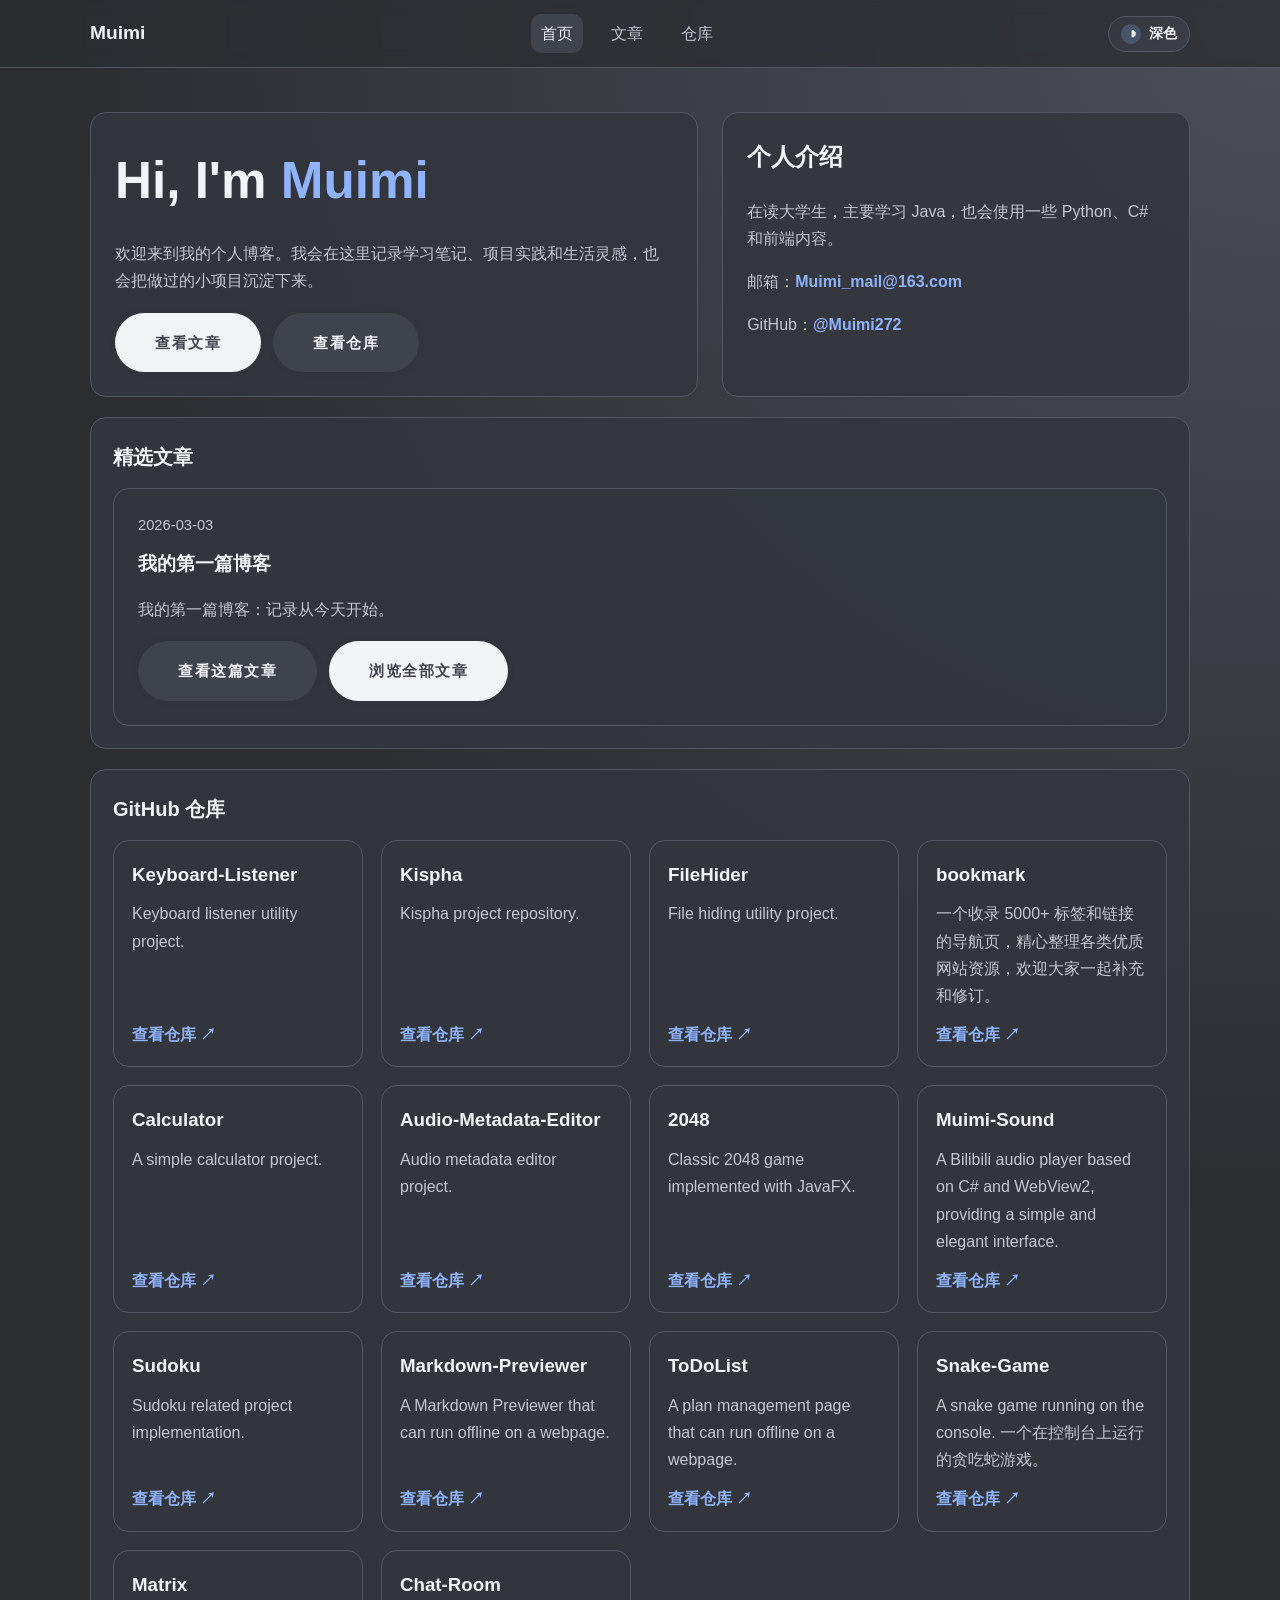
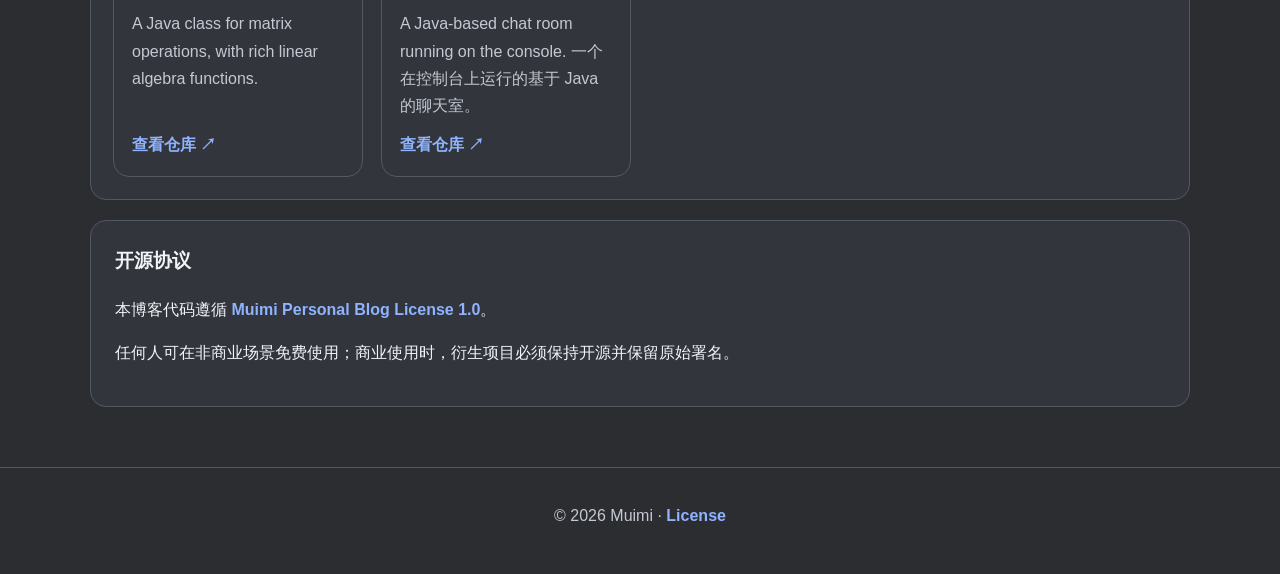
==== index.html @ 86619bde "Initial commit: static blog site" ====
<!DOCTYPE html>
<html lang="zh-CN">
<head>
  <meta charset="UTF-8" />
  <meta name="viewport" content="width=device-width, initial-scale=1.0" />
  <title>Muimi | 个人博客</title>
  <link rel="stylesheet" href="assets/styles.css" />
</head>
<body>
  <header class="site-header">
    <div class="container nav-wrap">
      <a class="logo" href="index.html">Muimi</a>
      <nav class="site-nav">
        <a class="active" href="index.html">首页</a>
        <a href="posts.html">文章</a>
        <a href="repos.html">仓库</a>
      </nav>
      <button id="themeToggle" class="theme-toggle" aria-label="切换主题">
        <span class="theme-icon" aria-hidden="true">🌙</span>
        <span class="theme-text">深色</span>
      </button>
    </div>
  </header>

  <main class="container page-content">
    <section class="hero">
      <div class="hero-main">
        <h1>Hi, I'm <span class="highlight">Muimi</span></h1>
        <p>欢迎来到我的个人博客。我会在这里记录学习笔记、项目实践和生活灵感，也会把做过的小项目沉淀下来。</p>
        <div class="button-row">
          <a class="btn btn-primary" href="posts.html">查看文章</a>
          <a class="btn btn-secondary" href="repos.html">查看仓库</a>
        </div>
      </div>

      <aside class="hero-side">
        <h2>个人介绍</h2>
        <p>在读大学生，主要学习 Java，也会使用一些 Python、C# 和前端内容。</p>
        <p>邮箱：<a class="card-link" href="mailto:Muimi_mail@163.com">Muimi_mail@163.com</a></p>
        <p>GitHub：<a class="card-link" href="https://github.com/Muimi272" target="_blank" rel="noopener noreferrer">@Muimi272</a></p>
      </aside>
    </section>

    <section class="home-block" style="margin-top: 20px;">
      <div class="home-block-head">
        <h2>精选文章</h2>
      </div>
      <div id="homeFeaturedPost"></div>
    </section>

    <section class="home-block" style="margin-top: 20px;">
      <div class="home-block-head">
        <h2>GitHub 仓库</h2>
      </div>
      <div id="homeRepoList" class="grid home-repo-grid"></div>
    </section>

    <section class="quick-add" style="margin-top: 20px;">
      <h3>开源协议</h3>
      <p>本博客代码遵循 <a class="card-link" href="LICENSE" target="_blank" rel="noopener noreferrer">Muimi Personal Blog License 1.0</a>。</p>
      <p>任何人可在非商业场景免费使用；商业使用时，衍生项目必须保持开源并保留原始署名。</p>
    </section>
  </main>

  <footer class="site-footer">
    <div class="container">
      <p>© 2026 Muimi · <a class="card-link" href="LICENSE" target="_blank" rel="noopener noreferrer">License</a></p>
    </div>
  </footer>

  <script src="assets/data.js"></script>
  <script src="assets/main.js"></script>
</body>
</html>
---- assets/styles.css ----
:root {
  --bg: #2b2d31;
  --surface: #34373d;
  --surface-2: #3f434c;
  --text: #f2f4f8;
  --muted: #c3c8d3;
  --line: #525965;
  --brand: #8fb3ff;
  --brand-strong: #6f99f5;
  --theme-transition: 620ms cubic-bezier(0.22, 1, 0.36, 1);
  --theme-transition-fast: 420ms cubic-bezier(0.22, 1, 0.36, 1);
}

:root.light {
  --bg: #eaf4ff;
  --surface: #f4f9ff;
  --surface-2: #e3f0ff;
  --text: #15233e;
  --muted: #486282;
  --line: #c4dbf5;
  --brand: #3b79d8;
  --brand-strong: #2e66bc;
}

* {
  box-sizing: border-box;
}

body {
  margin: 0;
  font-family: "Segoe UI", "PingFang SC", "Microsoft YaHei", sans-serif;
  background: radial-gradient(circle at top right, #4b4f56 0%, var(--bg) 48%);
  color: var(--text);
  line-height: 1.7;
  transition: background var(--theme-transition), color var(--theme-transition);
}

:root.light body {
  background: linear-gradient(180deg, #dff0ff 0%, #edf6ff 34%, #eaf4ff 100%);
}

.container {
  width: min(1100px, 92vw);
  margin: 0 auto;
}

.site-header {
  position: sticky;
  top: 0;
  z-index: 10;
  backdrop-filter: blur(8px);
  background: color-mix(in srgb, var(--bg) 78%, transparent);
  border-bottom: 1px solid var(--line);
  transition: background var(--theme-transition), border-color var(--theme-transition);
}

.nav-wrap {
  display: flex;
  align-items: center;
  justify-content: space-between;
  padding: 14px 0;
  animation: fadeSlideDown 760ms cubic-bezier(0.22, 1, 0.36, 1) both;
}

.logo {
  color: var(--text);
  font-weight: 700;
  font-size: 1.2rem;
  text-decoration: none;
  transition: color var(--theme-transition-fast);
}

.site-nav {
  display: flex;
  gap: 18px;
}

.site-nav a {
  color: var(--muted);
  text-decoration: none;
  padding: 6px 10px;
  border-radius: 10px;
  transition: color var(--theme-transition-fast), background-color var(--theme-transition-fast);
}

.site-nav a:hover,
.site-nav a.active {
  color: var(--text);
  background: var(--surface-2);
}

.theme-toggle {
  display: inline-flex;
  align-items: center;
  gap: 8px;
  border: 1px solid var(--line);
  background: linear-gradient(145deg, var(--surface), color-mix(in srgb, var(--surface-2) 72%, var(--surface)));
  color: var(--text);
  border-radius: 999px;
  padding: 7px 12px;
  font-weight: 600;
  font-size: 0.9rem;
  cursor: pointer;
  transition: transform 0.2s ease, box-shadow var(--theme-transition-fast), border-color var(--theme-transition-fast), background var(--theme-transition-fast), color var(--theme-transition-fast);
}

.theme-toggle:hover {
  transform: translateY(-1px);
  border-color: color-mix(in srgb, var(--brand) 48%, var(--line));
  box-shadow: 0 8px 22px color-mix(in srgb, var(--brand) 20%, transparent);
}

.theme-toggle:active {
  transform: translateY(0);
}

.theme-icon {
  width: 20px;
  height: 20px;
  display: inline-flex;
  align-items: center;
  justify-content: center;
  border-radius: 50%;
  background: color-mix(in srgb, var(--brand) 22%, transparent);
  transition: background var(--theme-transition-fast);
}

.page-content {
  padding: 44px 0 60px;
}

.page-content > * {
  opacity: 0;
  transform: translateY(14px);
  animation: fadeSlideUp 720ms cubic-bezier(0.22, 1, 0.36, 1) forwards;
}

.page-content > *:nth-child(1) {
  animation-delay: 90ms;
}

.page-content > *:nth-child(2) {
  animation-delay: 180ms;
}

.page-content > *:nth-child(3) {
  animation-delay: 270ms;
}

.page-content > *:nth-child(4) {
  animation-delay: 360ms;
}

.home-block {
  background: color-mix(in srgb, var(--surface) 90%, transparent);
  border: 1px solid var(--line);
  border-radius: 16px;
  padding: 22px;
  transition: background var(--theme-transition), border-color var(--theme-transition);
}

.home-block-head {
  display: flex;
  flex-wrap: wrap;
  align-items: baseline;
  justify-content: space-between;
  gap: 10px 16px;
  margin-bottom: 14px;
}

.home-block-head h2 {
  margin: 0;
  font-size: 1.25rem;
}

.home-block-head p {
  margin: 0;
  color: var(--muted);
}

.hero {
  display: grid;
  grid-template-columns: 1.3fr 1fr;
  gap: 24px;
  align-items: stretch;
}

.hero-main,
.hero-side,
.card,
.article-detail,
.quick-add {
  background: color-mix(in srgb, var(--surface) 90%, transparent);
  border: 1px solid var(--line);
  border-radius: 16px;
  padding: 24px;
  transition: background var(--theme-transition), border-color var(--theme-transition), box-shadow var(--theme-transition-fast), transform var(--theme-transition-fast);
}

.card:hover,
.home-block:hover,
.quick-add:hover,
.article-detail:hover {
  transform: translateY(-4px);
  box-shadow: 0 14px 34px color-mix(in srgb, var(--brand) 14%, transparent);
}

.hero-main h1 {
  margin: 0 0 12px;
  font-size: clamp(2rem, 4vw, 3.2rem);
}

.hero-main p,
.hero-side p,
.page-hero p,
.card p,
.article-body p {
  color: var(--muted);
  transition: color var(--theme-transition-fast);
}

.highlight {
  color: var(--brand);
  transition: color var(--theme-transition-fast);
}

.button-row {
  margin-top: 18px;
  display: flex;
  gap: 12px;
  flex-wrap: wrap;
}

.btn {
  display: inline-block;
  text-decoration: none;
  border-radius: 10px;
  padding: 10px 16px;
  font-weight: 600;
  border: 1px solid var(--line);
  transition: border-color var(--theme-transition-fast), color var(--theme-transition-fast), background-color var(--theme-transition-fast), box-shadow var(--theme-transition-fast);
}

.btn-primary {
  padding: 17px 40px;
  border-radius: 50px;
  cursor: pointer;
  border: 0;
  background-color: var(--text);
  box-shadow: rgb(0 0 0 / 5%) 0 0 8px;
  letter-spacing: 1.5px;
  text-transform: uppercase;
  font-size: 15px;
  transition: all 0.5s ease;
  color: var(--surface-2);
}

.btn-primary:hover {
  letter-spacing: 3px;
  background-color: var(--brand);
  color: hsl(0, 0%, 100%);
  box-shadow: var(--brand) 0px 7px 29px 0px;
}

.btn-primary:active {
  letter-spacing: 3px;
  background-color: var(--brand-strong);
  color: hsl(0, 0%, 100%);
  box-shadow: var(--brand-strong) 0px 0px 0px 0px;
  transform: translateY(10px);
  transition: 100ms;
}

.btn-secondary {
  padding: 17px 40px;
  border-radius: 50px;
  cursor: pointer;
  border: 0;
  background-color: var(--surface-2);
  box-shadow: rgb(0 0 0 / 5%) 0 0 8px;
  letter-spacing: 1.5px;
  text-transform: uppercase;
  font-size: 15px;
  transition: all 0.5s ease;
  color: var(--text)
}

.btn-secondary:hover {
  letter-spacing: 3px;
  background-color: var(--brand);
  color: hsl(0, 0%, 100%);
  box-shadow: var(--brand) 0px 7px 29px 0px;
}

.btn-secondary:active {
  letter-spacing: 3px;
  background-color: var(--brand-strong);
  color: hsl(0, 0%, 100%);
  box-shadow: var(--brand-strong) 0px 0px 0px 0px;
  transform: translateY(10px);
  transition: 100ms;
}

.page-hero h1 {
  margin: 0;
  font-size: clamp(1.8rem, 3vw, 2.4rem);
}

.page-hero {
  margin-bottom: 20px;
}

.search-panel {
  background: color-mix(in srgb, var(--surface) 90%, transparent);
  border: 1px solid var(--line);
  border-radius: 16px;
  padding: 18px 20px;
  margin-bottom: 18px;
  transition: background var(--theme-transition), border-color var(--theme-transition);
}

.search-panel label {
  display: block;
  font-weight: 600;
  margin-bottom: 8px;
}

.search-panel input {
  width: 100%;
  border: 1px solid var(--line);
  background: var(--surface-2);
  color: var(--text);
  border-radius: 10px;
  padding: 10px 12px;
  outline: none;
  transition: border-color var(--theme-transition-fast), background-color var(--theme-transition-fast), color var(--theme-transition-fast), box-shadow var(--theme-transition-fast);
}

.search-panel input:focus {
  border-color: var(--brand);
  box-shadow: 0 0 0 3px color-mix(in srgb, var(--brand) 22%, transparent);
}

.search-status {
  margin: 10px 0 0;
  color: var(--muted);
  font-size: 0.92rem;
}

.grid {
  display: grid;
  grid-template-columns: repeat(auto-fit, minmax(260px, 1fr));
  gap: 18px;
}

.home-repo-grid {
  grid-template-columns: repeat(auto-fit, minmax(220px, 1fr));
}

.repo-card,
.repo-compact-card {
  display: flex;
  flex-direction: column;
}

.repo-card .card-link,
.repo-compact-card .card-link {
  margin-top: auto;
  align-self: flex-start;
}

.featured-post-card h3,
.repo-compact-card h3 {
  margin-top: 0;
  margin-bottom: 10px;
}

.repo-compact-card {
  padding: 18px;
}

.repo-compact-card p {
  margin-top: 0;
  margin-bottom: 12px;
}

.repo-card p {
  margin-top: 0;
  margin-bottom: 14px;
}

.card h2 {
  margin-top: 0;
}

.meta {
  margin-top: 0;
  margin-bottom: 10px;
  color: var(--brand);
  font-size: 0.92rem;
  transition: color var(--theme-transition-fast);
}

.card-link,
.back-link {
  color: var(--brand);
  text-decoration: none;
  font-weight: 600;
  transition: color var(--theme-transition-fast);
}

.card-link:hover,
.back-link:hover {
  text-decoration: underline;
}

.article-detail h1 {
  margin-top: 0;
}

.quick-add h3,
.hero-side h2 {
  margin-top: 0;
}

.profile-grid {
  display: grid;
  grid-template-columns: repeat(auto-fit, minmax(220px, 1fr));
  gap: 8px 18px;
}

.profile-grid p {
  margin: 0;
}

code {
  font-family: Consolas, "Courier New", monospace;
  background: var(--surface-2);
  padding: 2px 6px;
  border-radius: 6px;
  transition: background-color var(--theme-transition-fast), color var(--theme-transition-fast);
}

.site-footer {
  text-align: center;
  border-top: 1px solid var(--line);
  padding: 18px 0 28px;
  color: var(--muted);
  transition: border-color var(--theme-transition), color var(--theme-transition-fast);
}

@keyframes fadeSlideDown {
  from {
    opacity: 0;
    transform: translateY(-10px);
  }

  to {
    opacity: 1;
    transform: translateY(0);
  }
}

@keyframes fadeSlideUp {
  from {
    opacity: 0;
    transform: translateY(14px);
  }

  to {
    opacity: 1;
    transform: translateY(0);
  }
}

@media (prefers-reduced-motion: reduce) {
  * {
    transition: none !important;
  }
}

@media (max-width: 860px) {
  .hero {
    grid-template-columns: 1fr;
  }

  .nav-wrap {
    flex-wrap: wrap;
    gap: 12px;
  }
}
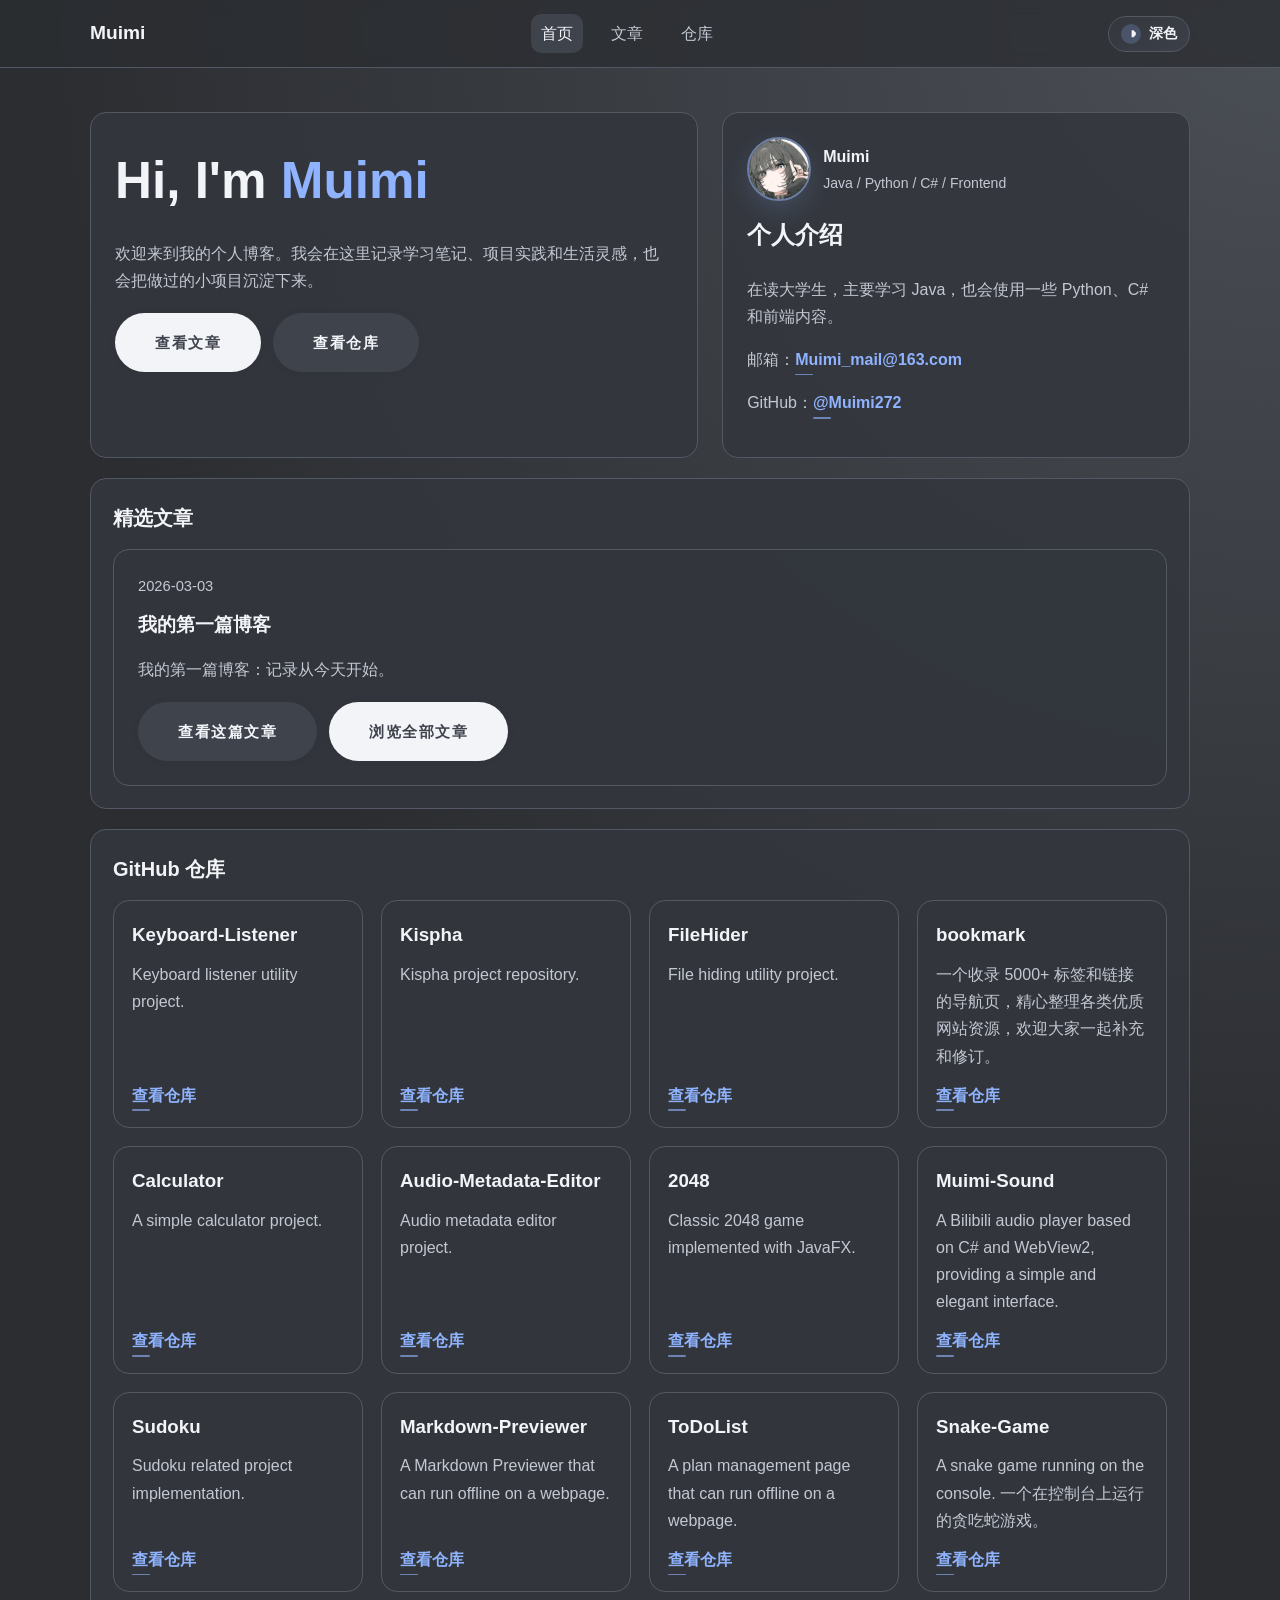
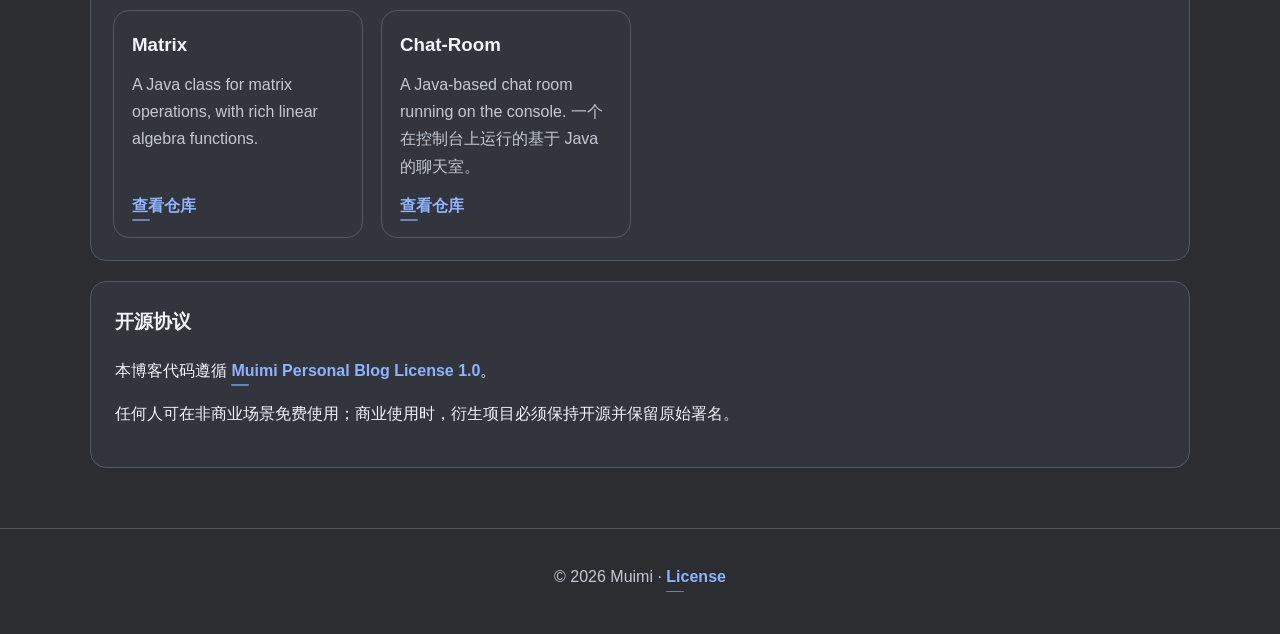
==== commit 9f3f8eee: "update" ====
--- a/index.html
+++ b/index.html
@@ -34,6 +34,13 @@
       </div>
 
       <aside class="hero-side">
+        <div class="profile-head">
+          <img class="avatar" src="resources/pic.jpg" alt="Muimi 头像" />
+          <div>
+            <strong>Muimi</strong>
+            <p>Java / Python / C# / Frontend</p>
+          </div>
+        </div>
         <h2>个人介绍</h2>
         <p>在读大学生，主要学习 Java，也会使用一些 Python、C# 和前端内容。</p>
         <p>邮箱：<a class="card-link" href="mailto:Muimi_mail@163.com">Muimi_mail@163.com</a></p>
--- a/assets/styles.css
+++ b/assets/styles.css
@@ -80,13 +80,17 @@
   text-decoration: none;
   padding: 6px 10px;
   border-radius: 10px;
-  transition: color var(--theme-transition-fast), background-color var(--theme-transition-fast);
+  transition: color var(--theme-transition-fast), background-color var(--theme-transition-fast), transform 0.24s ease;
 }
 
 .site-nav a:hover,
 .site-nav a.active {
   color: var(--text);
   background: var(--surface-2);
+}
+
+.site-nav a:hover {
+  transform: translateY(-1px);
 }
 
 .theme-toggle {
@@ -403,15 +407,50 @@
 
 .card-link,
 .back-link {
+  position: relative;
+  display: inline-flex;
+  align-items: center;
+  gap: 4px;
   color: var(--brand);
   text-decoration: none;
   font-weight: 600;
-  transition: color var(--theme-transition-fast);
+  transition: color var(--theme-transition-fast), transform 0.24s ease;
+}
+
+.card-link::after,
+.back-link::after {
+  content: "";
+  position: absolute;
+  left: 0;
+  bottom: -2px;
+  width: 18px;
+  height: 1.5px;
+  background: currentColor;
+  border-radius: 999px;
+  transform: translateX(0);
+  transform-origin: left center;
+  opacity: 0.62;
+  transition: width 0.26s ease, transform 0.26s ease, opacity 0.26s ease;
 }
 
 .card-link:hover,
 .back-link:hover {
-  text-decoration: underline;
+  color: color-mix(in srgb, var(--brand) 88%, var(--text));
+  transform: translateX(2px);
+}
+
+.card-link:hover::after,
+.back-link:hover::after {
+  width: 28px;
+  transform: translateX(2px);
+  opacity: 1;
+}
+
+.card-link:focus-visible,
+.back-link:focus-visible {
+  outline: 2px solid color-mix(in srgb, var(--brand) 55%, transparent);
+  outline-offset: 3px;
+  border-radius: 4px;
 }
 
 .article-detail h1 {
@@ -421,6 +460,33 @@
 .quick-add h3,
 .hero-side h2 {
   margin-top: 0;
+}
+
+.profile-head {
+  display: flex;
+  align-items: center;
+  gap: 12px;
+  margin-bottom: 14px;
+}
+
+.profile-head strong {
+  display: block;
+  font-size: 1rem;
+}
+
+.profile-head p {
+  margin: 2px 0 0;
+  font-size: 0.88rem;
+  color: var(--muted);
+}
+
+.avatar {
+  width: 64px;
+  height: 64px;
+  object-fit: cover;
+  border-radius: 50%;
+  border: 2px solid color-mix(in srgb, var(--brand) 42%, var(--line));
+  box-shadow: 0 10px 24px color-mix(in srgb, var(--brand) 16%, transparent);
 }
 
 .profile-grid {
@@ -479,13 +545,114 @@
   }
 }
 
+@media (hover: none) and (pointer: coarse) {
+  .site-nav a:hover {
+    color: var(--muted);
+    background: transparent;
+    transform: none;
+  }
+
+  .card:hover,
+  .home-block:hover,
+  .quick-add:hover,
+  .article-detail:hover {
+    transform: none;
+    box-shadow: none;
+  }
+
+  .theme-toggle:hover {
+    transform: none;
+    border-color: var(--line);
+    box-shadow: none;
+  }
+
+  .btn-primary:hover {
+    letter-spacing: 1.5px;
+    background-color: var(--text);
+    color: var(--surface-2);
+    box-shadow: rgb(0 0 0 / 5%) 0 0 8px;
+  }
+
+  .btn-secondary:hover {
+    letter-spacing: 1.5px;
+    background-color: var(--surface-2);
+    color: var(--text);
+    box-shadow: rgb(0 0 0 / 5%) 0 0 8px;
+  }
+
+  .card-link:hover,
+  .back-link:hover {
+    transform: none;
+  }
+
+  .card-link::after,
+  .back-link::after {
+    opacity: 0;
+  }
+}
+
 @media (max-width: 860px) {
+  .page-content {
+    padding: 28px 0 44px;
+  }
+
   .hero {
     grid-template-columns: 1fr;
+    gap: 16px;
   }
 
   .nav-wrap {
     flex-wrap: wrap;
     gap: 12px;
   }
+
+  .site-nav {
+    width: 100%;
+    order: 3;
+    gap: 10px;
+    overflow-x: auto;
+    padding-bottom: 2px;
+  }
+
+  .site-nav a {
+    padding: 9px 12px;
+    white-space: nowrap;
+  }
+
+  .theme-toggle {
+    margin-left: auto;
+  }
+
+  .avatar {
+    width: 56px;
+    height: 56px;
+  }
+
+  .hero-main,
+  .hero-side,
+  .card,
+  .article-detail,
+  .quick-add,
+  .home-block,
+  .search-panel {
+    padding: 18px;
+  }
+
+  .btn-primary,
+  .btn-secondary {
+    padding: 13px 22px;
+    font-size: 14px;
+    letter-spacing: 1px;
+  }
+}
+
+@media (max-width: 560px) {
+  .grid,
+  .home-repo-grid {
+    grid-template-columns: 1fr;
+  }
+
+  .profile-head {
+    margin-bottom: 12px;
+  }
 }
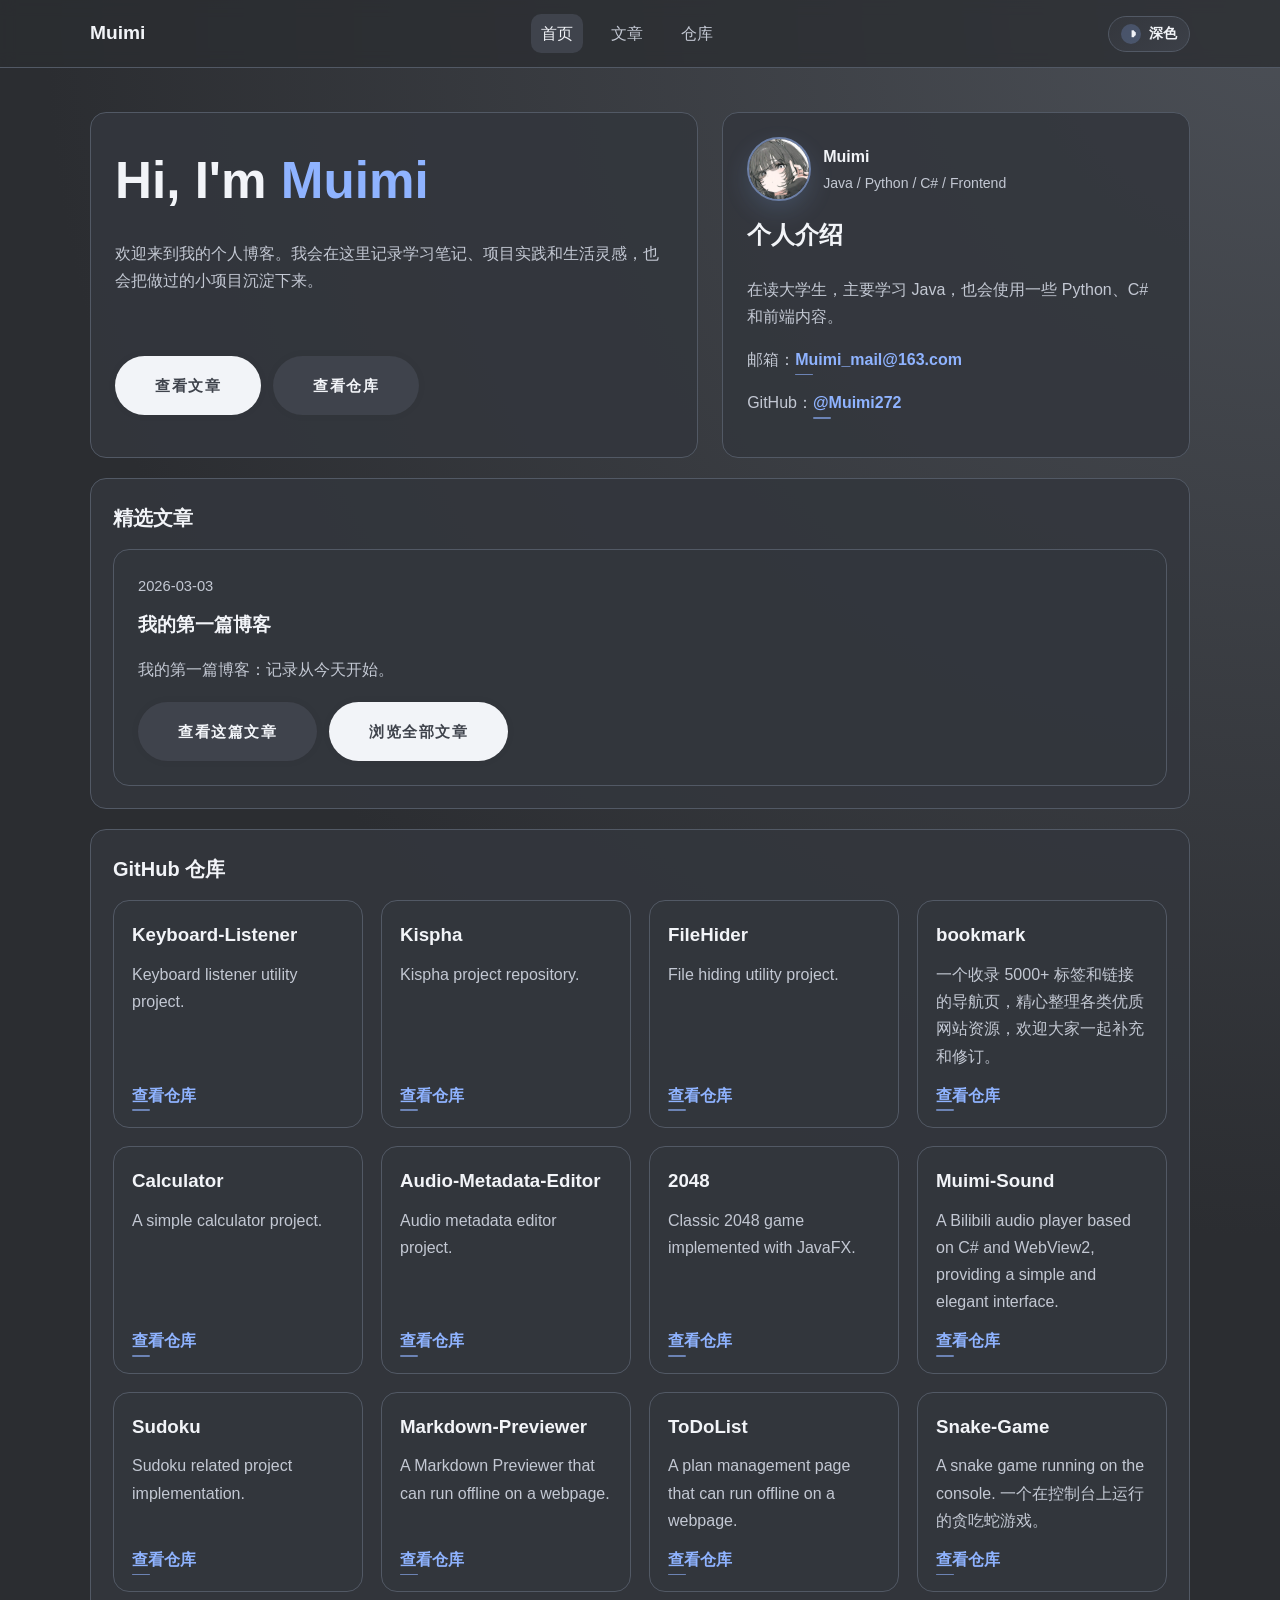
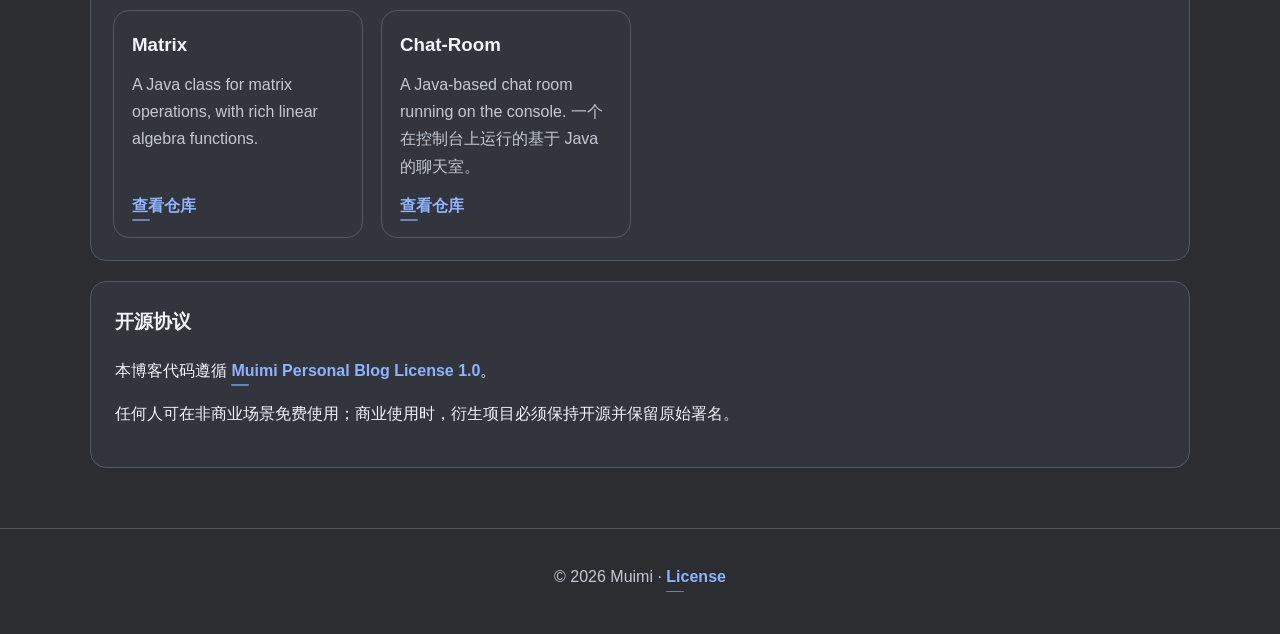
==== commit 6c9f9c46: "update" ====
--- a/index.html
+++ b/index.html
@@ -27,6 +27,7 @@
       <div class="hero-main">
         <h1>Hi, I'm <span class="highlight">Muimi</span></h1>
         <p>欢迎来到我的个人博客。我会在这里记录学习笔记、项目实践和生活灵感，也会把做过的小项目沉淀下来。</p>
+        <br>
         <div class="button-row">
           <a class="btn btn-primary" href="posts.html">查看文章</a>
           <a class="btn btn-secondary" href="repos.html">查看仓库</a>
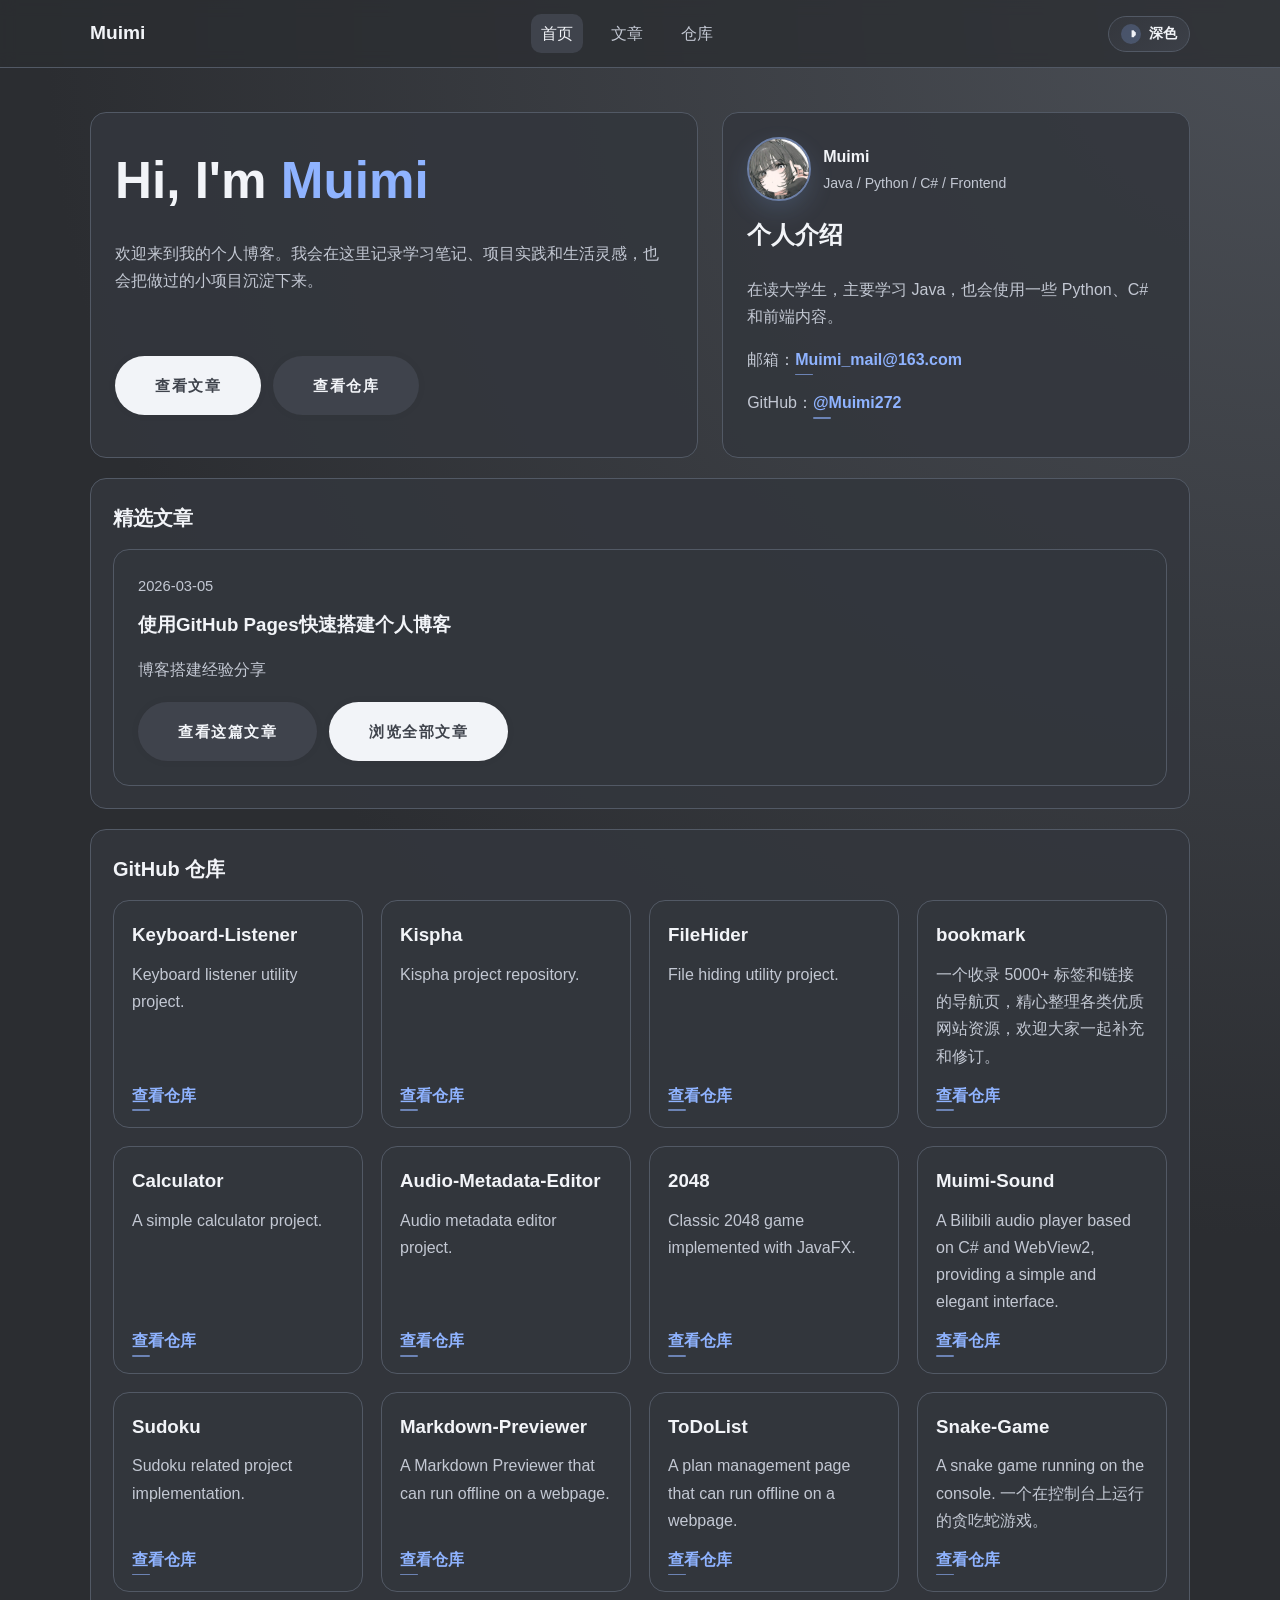
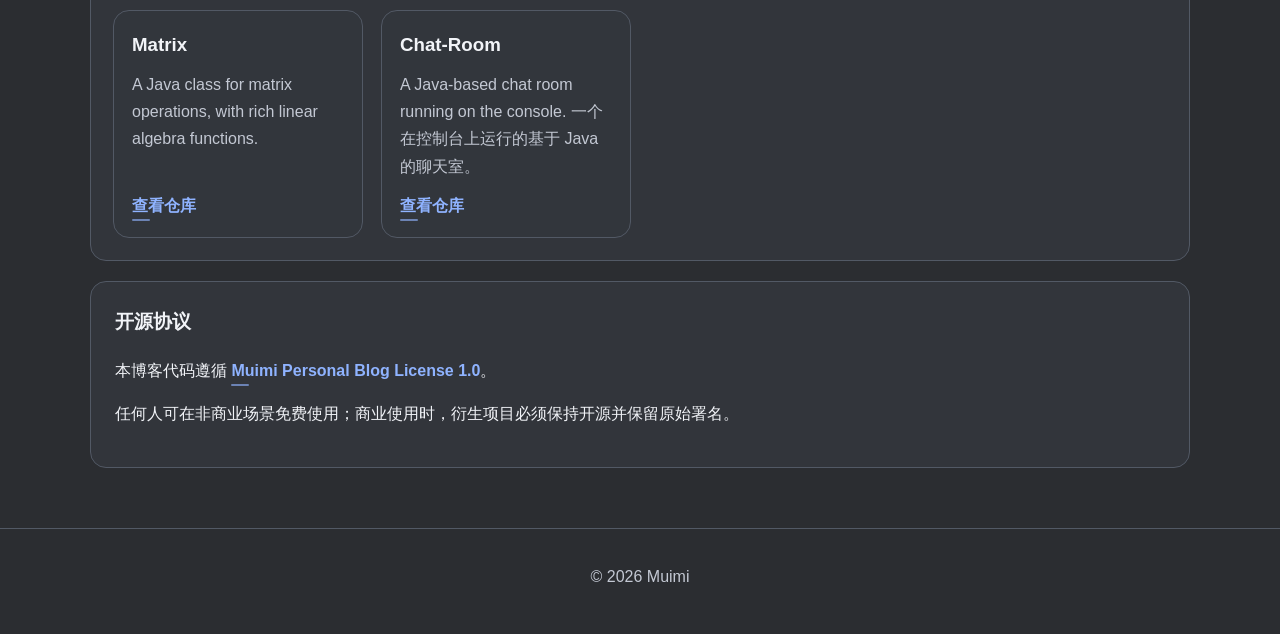
==== commit 866d021a: "add new article" ====
--- a/index.html
+++ b/index.html
@@ -72,7 +72,7 @@
 
   <footer class="site-footer">
     <div class="container">
-      <p>© 2026 Muimi · <a class="card-link" href="LICENSE" target="_blank" rel="noopener noreferrer">License</a></p>
+      <p>© 2026 Muimi</p>
     </div>
   </footer>
 
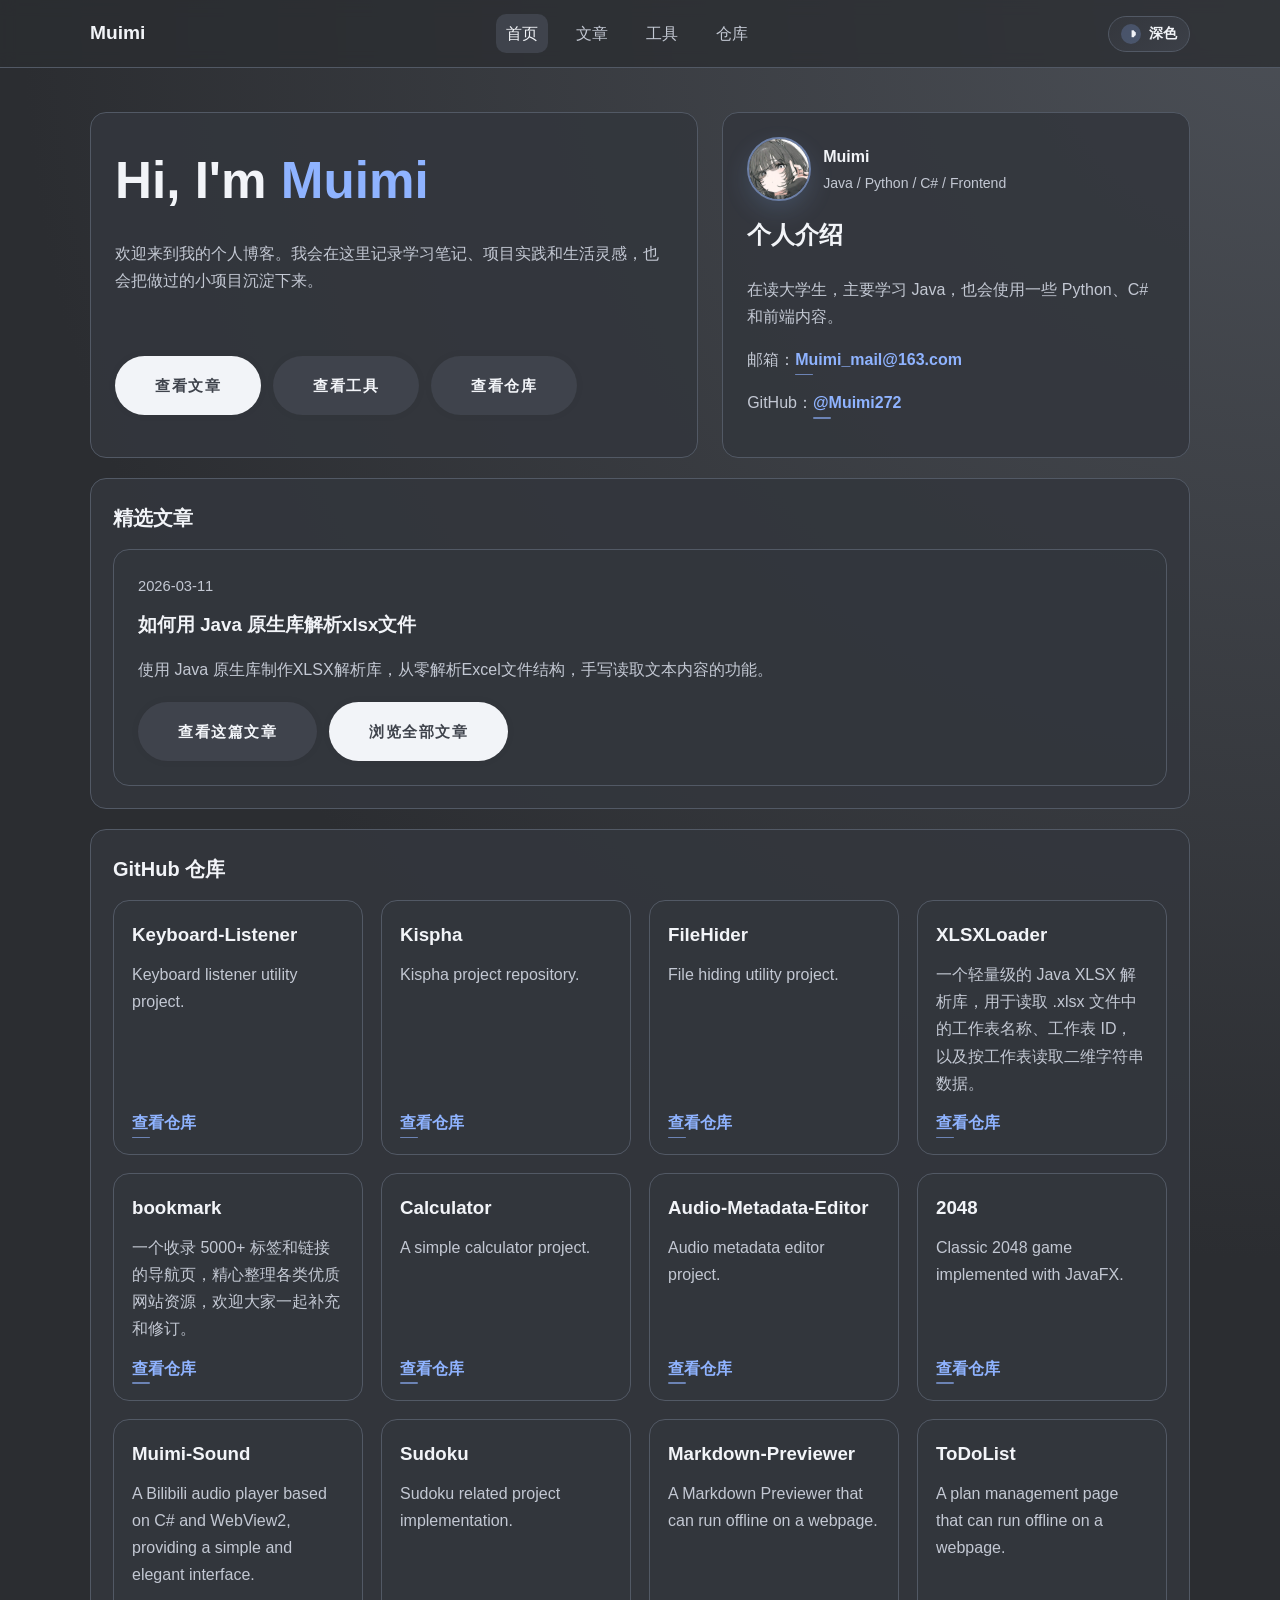
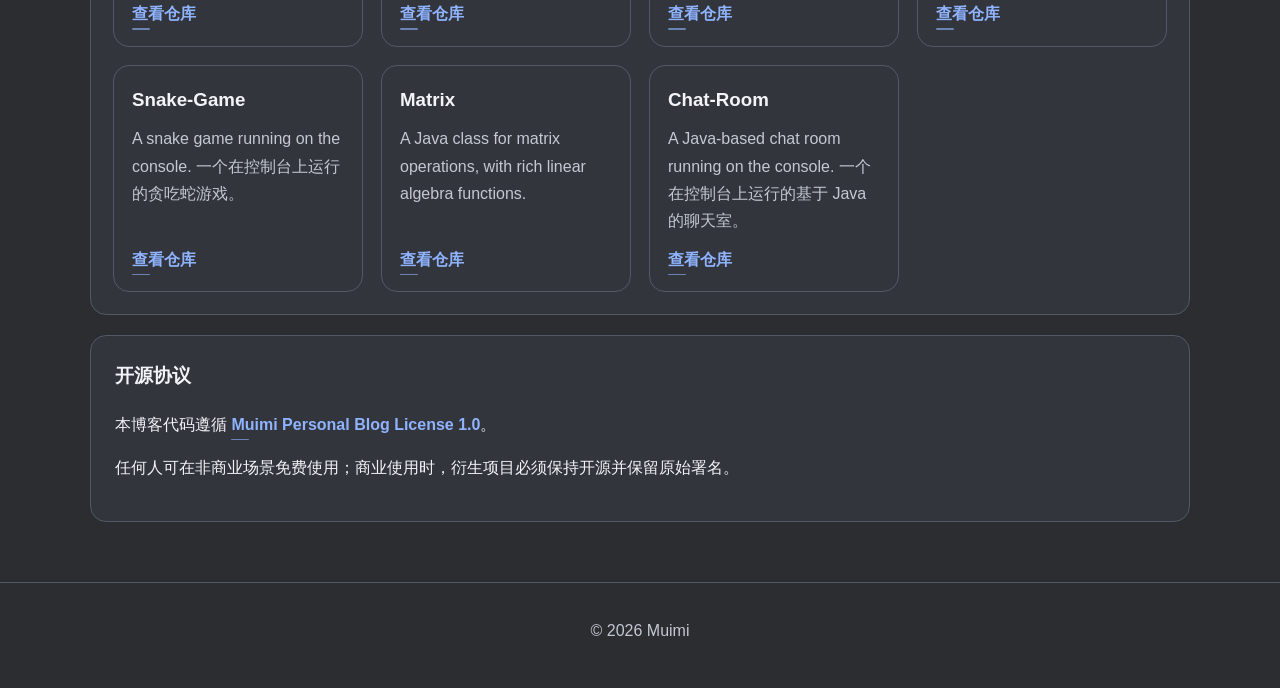
==== commit 7aad4999: "add tool" ====
--- a/index.html
+++ b/index.html
@@ -4,6 +4,45 @@
   <meta charset="UTF-8" />
   <meta name="viewport" content="width=device-width, initial-scale=1.0" />
   <title>Muimi | 个人博客</title>
+  <meta name="description" content="Muimi 的个人博客，记录 Java、Python、C# 与前端学习笔记、项目实践和生活灵感。" />
+  <meta name="keywords" content="Muimi, 个人博客, Java, Python, C#, 前端, 学习笔记, 项目实践" />
+  <meta name="author" content="Muimi" />
+  <meta name="robots" content="index, follow, max-image-preview:large, max-snippet:-1, max-video-preview:-1" />
+  <meta name="googlebot" content="index, follow, max-image-preview:large, max-snippet:-1, max-video-preview:-1" />
+  <link rel="canonical" href="https://muimi.club/" />
+  <link rel="icon" href="assets/favicon.svg" type="image/svg+xml" sizes="any" />
+  <link rel="apple-touch-icon" href="assets/favicon.svg" />
+  <meta property="og:type" content="website" />
+  <meta property="og:site_name" content="Muimi" />
+  <meta property="og:title" content="Muimi | 个人博客" />
+  <meta property="og:description" content="Muimi 的个人博客，记录 Java、Python、C# 与前端学习笔记、项目实践和生活灵感。" />
+  <meta property="og:url" content="https://muimi.club/" />
+  <meta property="og:image" content="https://muimi.club/assets/og-image.svg" />
+  <meta property="og:image:type" content="image/svg+xml" />
+  <meta property="og:image:width" content="1200" />
+  <meta property="og:image:height" content="630" />
+  <meta property="og:locale" content="zh_CN" />
+  <meta name="twitter:card" content="summary_large_image" />
+  <meta name="twitter:title" content="Muimi | 个人博客" />
+  <meta name="twitter:description" content="Muimi 的个人博客，记录 Java、Python、C# 与前端学习笔记、项目实践和生活灵感。" />
+  <meta name="twitter:image" content="https://muimi.club/assets/og-image.svg" />
+  <script type="application/ld+json" id="structuredData">
+    {
+      "@context": "https://schema.org",
+      "@type": "WebSite",
+      "name": "Muimi",
+      "url": "https://muimi.club/",
+      "description": "Muimi 的个人博客，记录 Java、Python、C# 与前端学习笔记、项目实践和生活灵感。",
+      "inLanguage": "zh-CN",
+      "publisher": {
+        "@type": "Person",
+        "name": "Muimi",
+        "url": "https://muimi.club/",
+        "sameAs": ["https://github.com/Muimi272"],
+        "email": "Muimi_mail@163.com"
+      }
+    }
+  </script>
   <link rel="stylesheet" href="assets/styles.css" />
 </head>
 <body>
@@ -13,6 +52,7 @@
       <nav class="site-nav">
         <a class="active" href="index.html">首页</a>
         <a href="posts.html">文章</a>
+        <a href="tools.html">工具</a>
         <a href="repos.html">仓库</a>
       </nav>
       <button id="themeToggle" class="theme-toggle" aria-label="切换主题">
@@ -30,6 +70,7 @@
         <br>
         <div class="button-row">
           <a class="btn btn-primary" href="posts.html">查看文章</a>
+          <a class="btn btn-secondary" href="tools.html">查看工具</a>
           <a class="btn btn-secondary" href="repos.html">查看仓库</a>
         </div>
       </div>
--- a/assets/styles.css
+++ b/assets/styles.css
@@ -12,12 +12,12 @@
 }
 
 :root.light {
-  --bg: #eaf4ff;
-  --surface: #f4f9ff;
-  --surface-2: #e3f0ff;
+  --bg: #aec3da;
+  --surface: #e1eeff;
+  --surface-2: #97adc4;
   --text: #15233e;
   --muted: #486282;
-  --line: #c4dbf5;
+  --line: #899eb5;
   --brand: #3b79d8;
   --brand-strong: #2e66bc;
 }
@@ -32,11 +32,14 @@
   background: radial-gradient(circle at top right, #4b4f56 0%, var(--bg) 48%);
   color: var(--text);
   line-height: 1.7;
+  min-height: 100vh;
+  display: flex;
+  flex-direction: column;
   transition: background var(--theme-transition), color var(--theme-transition);
 }
 
 :root.light body {
-  background: linear-gradient(180deg, #dff0ff 0%, #edf6ff 34%, #eaf4ff 100%);
+  background: linear-gradient(180deg, #a2b8ca 0%, #93aec9 34%, #87a4c4 100%);
 }
 
 .container {
@@ -131,6 +134,226 @@
 
 .page-content {
   padding: 44px 0 60px;
+  flex: 1;
+}
+
+body.is-404 {
+  min-height: 100vh;
+  display: flex;
+  flex-direction: column;
+  position: relative;
+  overflow-x: hidden;
+}
+
+body.is-404 .silk-bg {
+  position: fixed;
+  inset: 0;
+  z-index: 0;
+  pointer-events: none;
+  background:
+    radial-gradient(circle, rgba(220, 224, 232, 0.28) 6px, transparent 6.4px),
+    linear-gradient(180deg,
+      color-mix(in srgb, var(--bg) 65%, #000000 35%) 0%,
+      color-mix(in srgb, var(--surface) 55%, var(--bg) 45%) 45%,
+      color-mix(in srgb, var(--bg) 75%, #000000 25%) 100%);
+  background-size: 220px 220px, 100% 100%;
+  background-position: 0% 0%, 0% 0%;
+  animation: dotWave 18s linear infinite;
+  filter: blur(0.4px) saturate(120%);
+}
+
+:root.light body.is-404 .silk-bg {
+  background:
+    linear-gradient(180deg,
+      color-mix(in srgb, var(--surface) 85%, #ffffff 15%) 0%,
+      color-mix(in srgb, var(--surface) 70%, var(--bg) 30%) 45%,
+      color-mix(in srgb, var(--surface) 88%, #ffffff 12%) 100%);
+  filter: blur(0.3px) saturate(110%);
+}
+
+body.is-404 .page-404 {
+  flex: 1;
+  display: flex;
+  flex-direction: column;
+  justify-content: center;
+  align-items: center;
+  gap: 24px;
+  padding: 70px 0 80px;
+  text-align: center;
+  position: relative;
+  z-index: 1;
+}
+
+
+body.is-404 .page-404 .liquid-stage {
+  position: relative;
+  width: min(720px, 92vw);
+  padding: clamp(22px, 5vw, 42px);
+  display: grid;
+  place-items: center;
+}
+
+.glass-card {
+  --bg-color: rgba(255, 255, 255, 0.25);
+  --highlight: rgba(255, 255, 255, 0.8);
+  --text: #ffffff;
+  position: relative;
+  width: 300px;
+  height: 200px;
+  border-radius: 20px;
+  overflow: hidden;
+  box-shadow: 0 6px 24px rgba(0, 0, 0, 0.2);
+  user-select: none;
+  -webkit-user-select: none;
+}
+
+:root.light body.is-404 .glass-card {
+  --text: #1b2a45;
+}
+
+body.is-404 .page-404 .glass-card {
+  position: relative;
+  z-index: 1;
+  width: min(720px, 92vw);
+  height: auto;
+  min-height: 200px;
+}
+
+.glass-filter,
+.glass-overlay,
+.glass-specular {
+  position: absolute;
+  inset: 0;
+  border-radius: inherit;
+}
+
+.glass-filter {
+  z-index: 1;
+  backdrop-filter: blur(4px);
+  filter: url(#glass-distortion) saturate(120%) brightness(1.15);
+}
+
+.glass-distortion-overlay {
+  position: absolute;
+  inset: 0;
+  background:
+    radial-gradient(circle at 20% 30%, rgba(255, 255, 255, 0.05) 0%, transparent 80%),
+    radial-gradient(circle at 80% 70%, rgba(255, 255, 255, 0.05) 0%, transparent 80%);
+  background-size: 300% 300%;
+  animation: floatDistort 10s infinite ease-in-out;
+  mix-blend-mode: overlay;
+  z-index: 2;
+  pointer-events: none;
+}
+
+.glass-overlay {
+  z-index: 2;
+  background: var(--bg-color);
+}
+
+.glass-specular {
+  z-index: 3;
+  box-shadow: inset 1px 1px 1px var(--highlight);
+  transition: background 320ms ease;
+}
+
+.glass-content {
+  position: relative;
+  z-index: 4;
+  padding: 20px;
+  color: var(--text);
+  display: flex;
+  flex-direction: column;
+  align-items: center;
+  justify-content: center;
+  text-align: center;
+  height: 100%;
+  user-select: none;
+  -webkit-user-select: none;
+}
+
+.glass-content h3 {
+  margin: 0 0 10px 0;
+  font-size: 24px;
+  font-weight: 600;
+}
+
+.glass-content p {
+  margin: 0;
+  opacity: 0.8;
+}
+
+@media (prefers-color-scheme: dark) {
+  .glass-card {
+    --bg-color: rgba(0, 0, 0, 0.25);
+    --highlight: rgba(255, 255, 255, 0.15);
+  }
+}
+
+body.is-404 .page-404 .page-hero {
+  margin-bottom: 0;
+}
+
+body.is-404 .page-404 .home-block {
+  max-width: 520px;
+  width: min(520px, 92vw);
+  margin: 18px auto 0;
+  background: transparent;
+  border: 0;
+  padding: 0;
+}
+
+body.is-404 .page-404 .home-block:hover {
+  transform: none;
+  box-shadow: none;
+}
+
+body.is-404 .page-404 .button-row {
+  justify-content: center;
+}
+
+body.is-404 .page-404 .page-hero h1 {
+  position: relative;
+  margin: 0;
+  font-size: clamp(4rem, 12vw, 8rem);
+  letter-spacing: 0.18em;
+  text-transform: uppercase;
+  animation: floatPulse 4s ease-in-out infinite;
+}
+
+body.is-404 .page-404 .page-hero h1::after {
+  content: "";
+  position: absolute;
+  left: 50%;
+  top: 50%;
+  width: clamp(180px, 30vw, 260px);
+  height: clamp(180px, 30vw, 260px);
+  background: radial-gradient(circle, color-mix(in srgb, var(--brand) 38%, transparent) 0%, transparent 70%);
+  transform: translate(-50%, -50%);
+  filter: blur(24px);
+  opacity: 0.6;
+  z-index: -1;
+  animation: glowPulse 4.6s ease-in-out infinite;
+}
+
+body.is-404 .page-404 .page-hero p {
+  margin: 12px auto 0;
+  max-width: 560px;
+  font-size: clamp(1.1rem, 2.6vw, 1.45rem);
+  color: var(--text);
+  opacity: 0.8;
+}
+
+:root.light body.is-404 .btn-primary {
+  color: #f8fbff;
+}
+
+:root.light body.is-404 .btn-secondary {
+  color: #1b2a45;
+}
+
+body.is-404 .page-404 .page-hero h1 {
+  text-shadow: 0 12px 32px color-mix(in srgb, var(--bg) 40%, transparent);
 }
 
 .page-content > * {
@@ -160,7 +383,8 @@
   border: 1px solid var(--line);
   border-radius: 16px;
   padding: 22px;
-  transition: background var(--theme-transition), border-color var(--theme-transition);
+  transition: background var(--theme-transition), border-color var(--theme-transition),
+    var(--theme-transition-fast);
 }
 
 .home-block-head {
@@ -207,6 +431,7 @@
 .article-detail:hover {
   transform: translateY(-4px);
   box-shadow: 0 14px 34px color-mix(in srgb, var(--brand) 14%, transparent);
+  transition: var(--theme-transition-fast);
 }
 
 .hero-main h1 {
@@ -357,6 +582,20 @@
   gap: 18px;
 }
 
+#postList {
+  grid-template-columns: repeat(3, minmax(0, 1fr));
+}
+
+#postList .card {
+  display: flex;
+  flex-direction: column;
+}
+
+#postList .card .card-link {
+  margin-top: auto;
+  align-self: flex-start;
+}
+
 .home-repo-grid {
   grid-template-columns: repeat(auto-fit, minmax(220px, 1fr));
 }
@@ -391,6 +630,40 @@
 .repo-card p {
   margin-top: 0;
   margin-bottom: 14px;
+}
+
+.tool-card {
+  display: flex;
+  flex-direction: column;
+}
+
+.tool-card h2 {
+  margin-bottom: 10px;
+}
+
+.tool-card p {
+  margin-top: 0;
+}
+
+.tool-card .card-link {
+  margin-top: auto;
+  align-self: flex-start;
+}
+
+.tool-tags {
+  display: flex;
+  flex-wrap: wrap;
+  gap: 8px;
+  margin: 2px 0 14px;
+}
+
+.tool-tags span {
+  border: 1px solid var(--line);
+  border-radius: 999px;
+  padding: 2px 10px;
+  font-size: 0.82rem;
+  color: var(--muted);
+  background: color-mix(in srgb, var(--surface-2) 58%, transparent);
 }
 
 .card h2 {
@@ -507,6 +780,31 @@
   transition: background-color var(--theme-transition-fast), color var(--theme-transition-fast);
 }
 
+.article-body pre {
+  margin: 18px 0;
+  padding: 16px 18px;
+  background: color-mix(in srgb, var(--surface-2) 65%, #000000 35%);
+  border: 1px solid color-mix(in srgb, var(--line) 80%, #000000 20%);
+  border-radius: 12px;
+  overflow-x: auto;
+  box-shadow: inset 0 1px 0 color-mix(in srgb, var(--text) 12%, transparent);
+}
+
+:root.light .article-body pre {
+  background: color-mix(in srgb, #ffffff 75%, var(--surface-2) 25%);
+  border-color: color-mix(in srgb, var(--line) 70%, #ffffff 30%);
+}
+
+.article-body pre code {
+  display: block;
+  padding: 0;
+  background: transparent;
+  color: var(--text);
+  font-size: 0.92rem;
+  line-height: 1.6;
+  white-space: pre;
+}
+
 .site-footer {
   text-align: center;
   border-top: 1px solid var(--line);
@@ -539,9 +837,64 @@
   }
 }
 
+@keyframes floatPulse {
+  0%,
+  100% {
+    transform: translateY(0);
+  }
+
+  50% {
+    transform: translateY(-10px);
+  }
+}
+
+@keyframes glowPulse {
+  0%,
+  100% {
+    opacity: 0.5;
+    transform: translate(-50%, -50%) scale(0.96);
+  }
+
+  50% {
+    opacity: 0.8;
+    transform: translate(-50%, -50%) scale(1.06);
+  }
+}
+
+@keyframes dotWave {
+  0% {
+    background-position: 0% 0%, 0% 0%;
+  }
+
+  100% {
+    background-position: 220px 0%, 0% 0%;
+  }
+}
+
+@keyframes floatDistort {
+  0% {
+    background-position: 0% 0%;
+  }
+
+  50% {
+    background-position: 100% 100%;
+  }
+
+  100% {
+    background-position: 0% 0%;
+  }
+}
+
 @media (prefers-reduced-motion: reduce) {
   * {
     transition: none !important;
+  }
+
+  body.is-404 .page-404 .page-hero h1,
+  body.is-404 .page-404 .page-hero h1::after,
+  body.is-404 .silk-bg,
+  body.is-404 .glass-distortion-overlay {
+    animation: none !important;
   }
 }
 
@@ -644,6 +997,10 @@
     font-size: 14px;
     letter-spacing: 1px;
   }
+
+  #postList {
+    grid-template-columns: repeat(2, minmax(0, 1fr));
+  }
 }
 
 @media (max-width: 560px) {
@@ -652,6 +1009,10 @@
     grid-template-columns: 1fr;
   }
 
+  #postList {
+    grid-template-columns: 1fr;
+  }
+
   .profile-head {
     margin-bottom: 12px;
   }
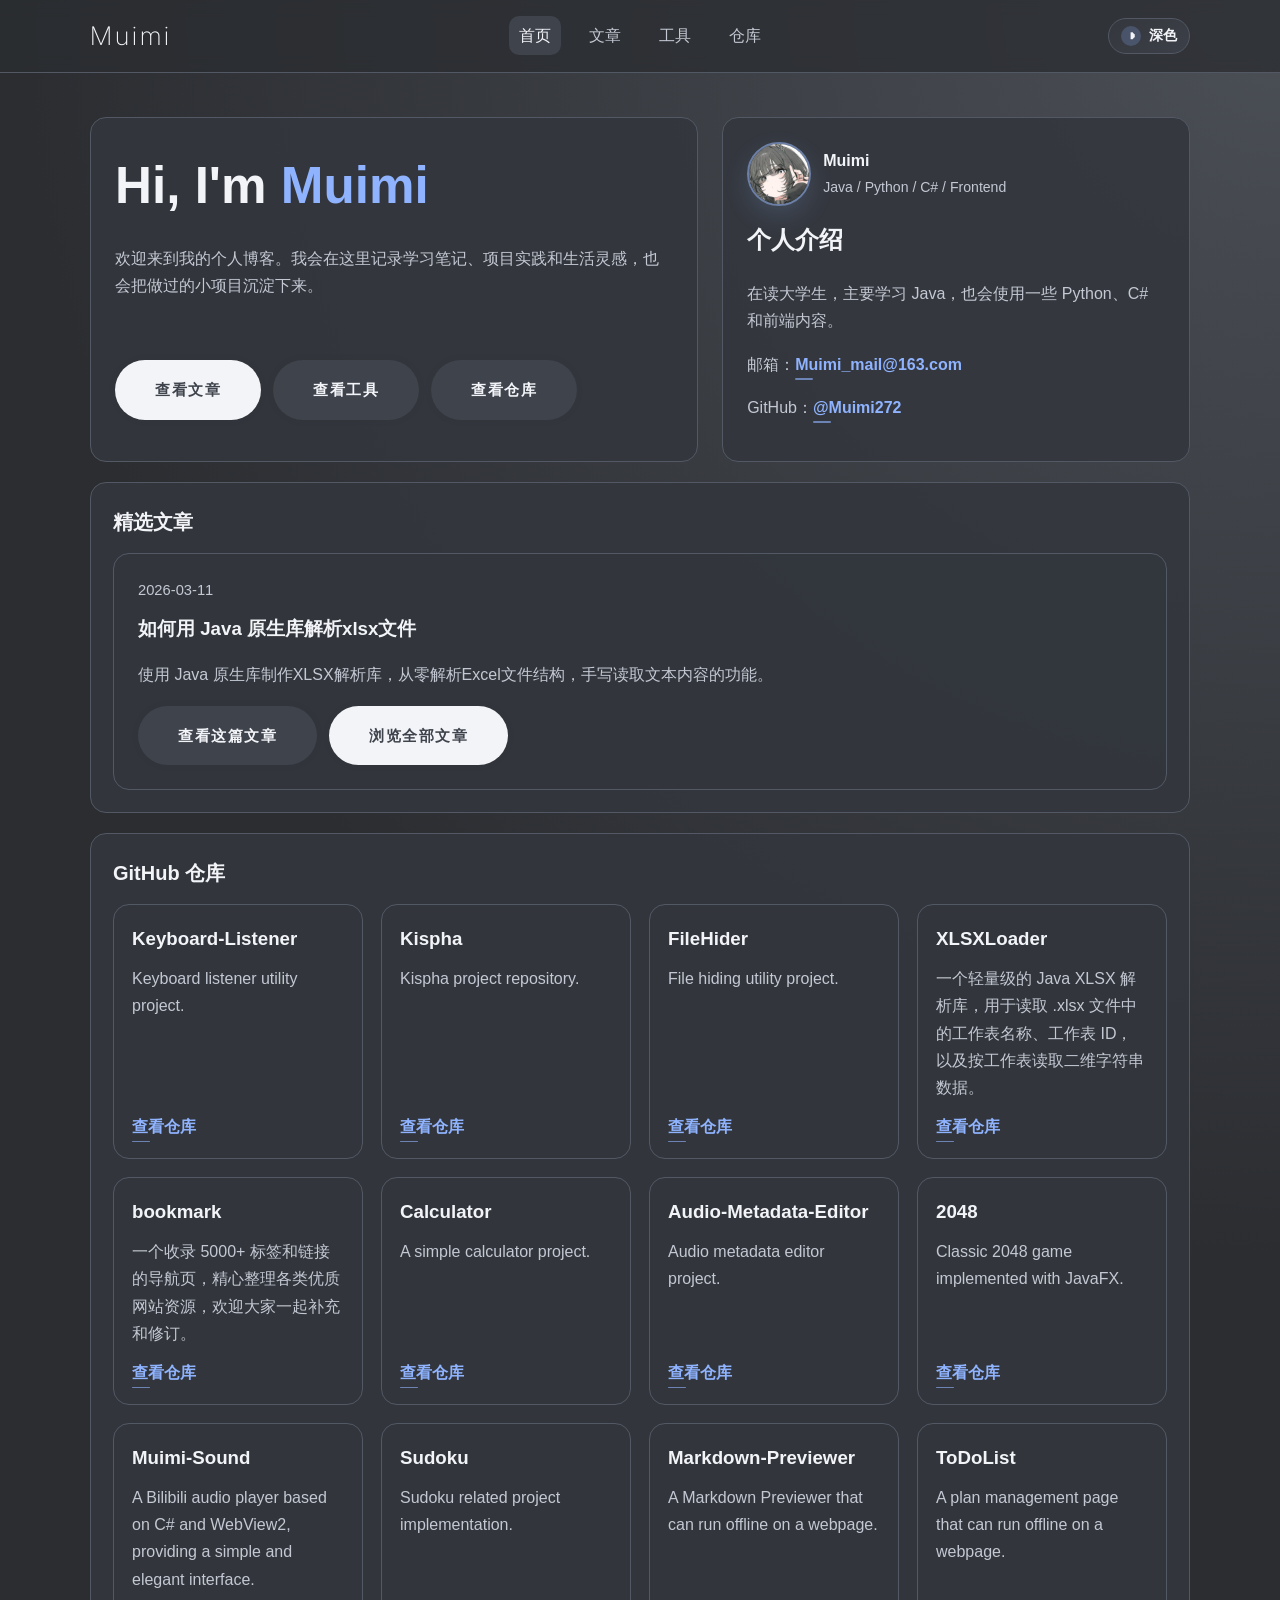
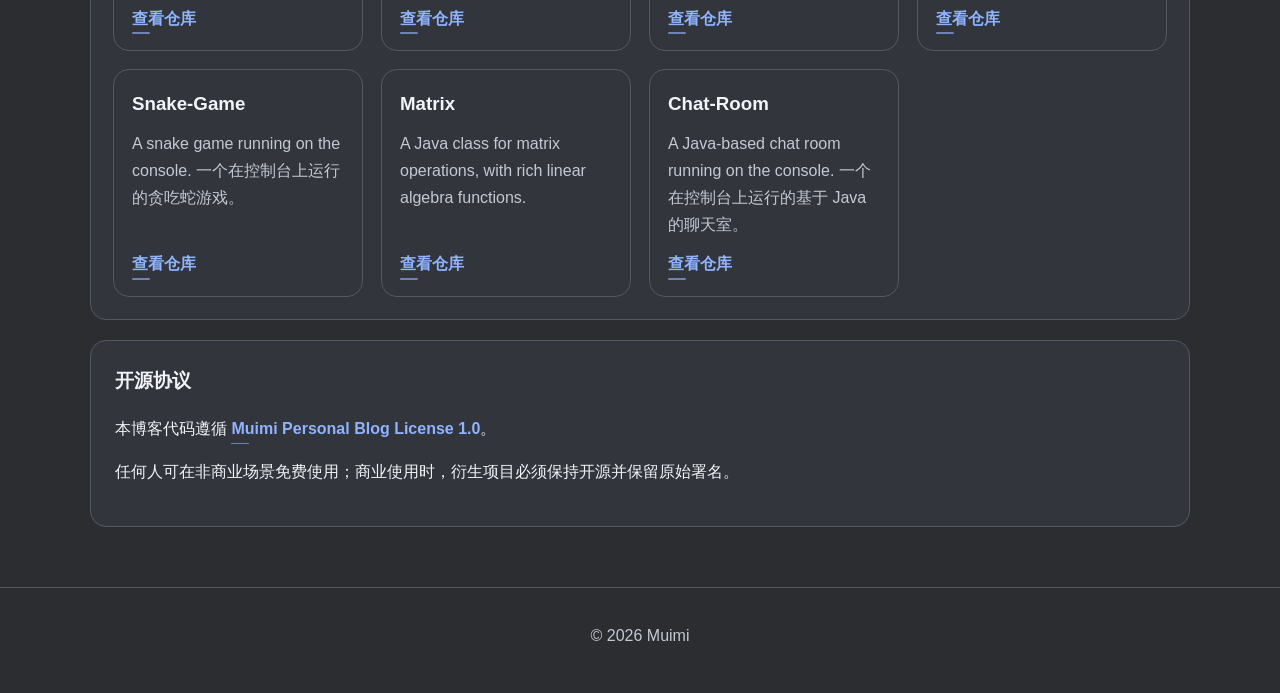
==== commit fccd77b5: "update" ====
--- a/index.html
+++ b/index.html
@@ -44,11 +44,12 @@
     }
   </script>
   <link rel="stylesheet" href="assets/styles.css" />
+  <link rel="stylesheet" href="assets/logo/logo-effect.css" />
 </head>
 <body>
   <header class="site-header">
     <div class="container nav-wrap">
-      <a class="logo" href="index.html">Muimi</a>
+      <a class="logo-title" id="logoTitle" href="index.html">Muimi</a>
       <nav class="site-nav">
         <a class="active" href="index.html">首页</a>
         <a href="posts.html">文章</a>
@@ -118,6 +119,7 @@
   </footer>
 
   <script src="assets/data.js"></script>
+  <script src="assets/logo/logo-effect.js"></script>
   <script src="assets/main.js"></script>
 </body>
 </html>
--- a/assets/styles.css
+++ b/assets/styles.css
@@ -187,7 +187,7 @@
 
 body.is-404 .page-404 .liquid-stage {
   position: relative;
-  width: min(720px, 92vw);
+  width: min(720px, 100%);
   padding: clamp(22px, 5vw, 42px);
   display: grid;
   place-items: center;
@@ -214,7 +214,8 @@
 body.is-404 .page-404 .glass-card {
   position: relative;
   z-index: 1;
-  width: min(720px, 92vw);
+  width: 100%;
+  max-width: 720px;
   height: auto;
   min-height: 200px;
 }
@@ -296,7 +297,7 @@
 
 body.is-404 .page-404 .home-block {
   max-width: 520px;
-  width: min(520px, 92vw);
+  width: 100%;
   margin: 18px auto 0;
   background: transparent;
   border: 0;
@@ -777,7 +778,14 @@
   background: var(--surface-2);
   padding: 2px 6px;
   border-radius: 6px;
+  max-width: 100%;
+  overflow-wrap: anywhere;
+  word-break: break-word;
   transition: background-color var(--theme-transition-fast), color var(--theme-transition-fast);
+}
+
+:not(pre) > code {
+  white-space: normal;
 }
 
 .article-body pre {
@@ -803,6 +811,8 @@
   font-size: 0.92rem;
   line-height: 1.6;
   white-space: pre;
+  overflow-wrap: normal;
+  word-break: normal;
 }
 
 .site-footer {
--- a/assets/logo/logo-effect.css
+++ b/assets/logo/logo-effect.css
@@ -0,0 +1,24 @@
+@import url('https://fonts.googleapis.com/css2?family=Inter:wght@100..900&display=swap');
+
+/* Muimi variable font interactive logo effect */
+.logo-title {
+  display: inline-block;
+  color: var(--text-primary);
+  font-family: 'Inter', 'Segoe UI Variable', 'Segoe UI', sans-serif;
+  font-size: 1.6rem;
+  font-weight: 200;
+  font-synthesis: none;
+  letter-spacing: 0.12em;
+  white-space: nowrap;
+  user-select: none;
+  will-change: transform;
+}
+
+.logo-char {
+  display: inline-block;
+  font-family: inherit;
+  font-weight: inherit;
+  font-variation-settings: 'wght' 200;
+  transition: font-variation-settings 0.08s linear;
+  text-align: center;
+}
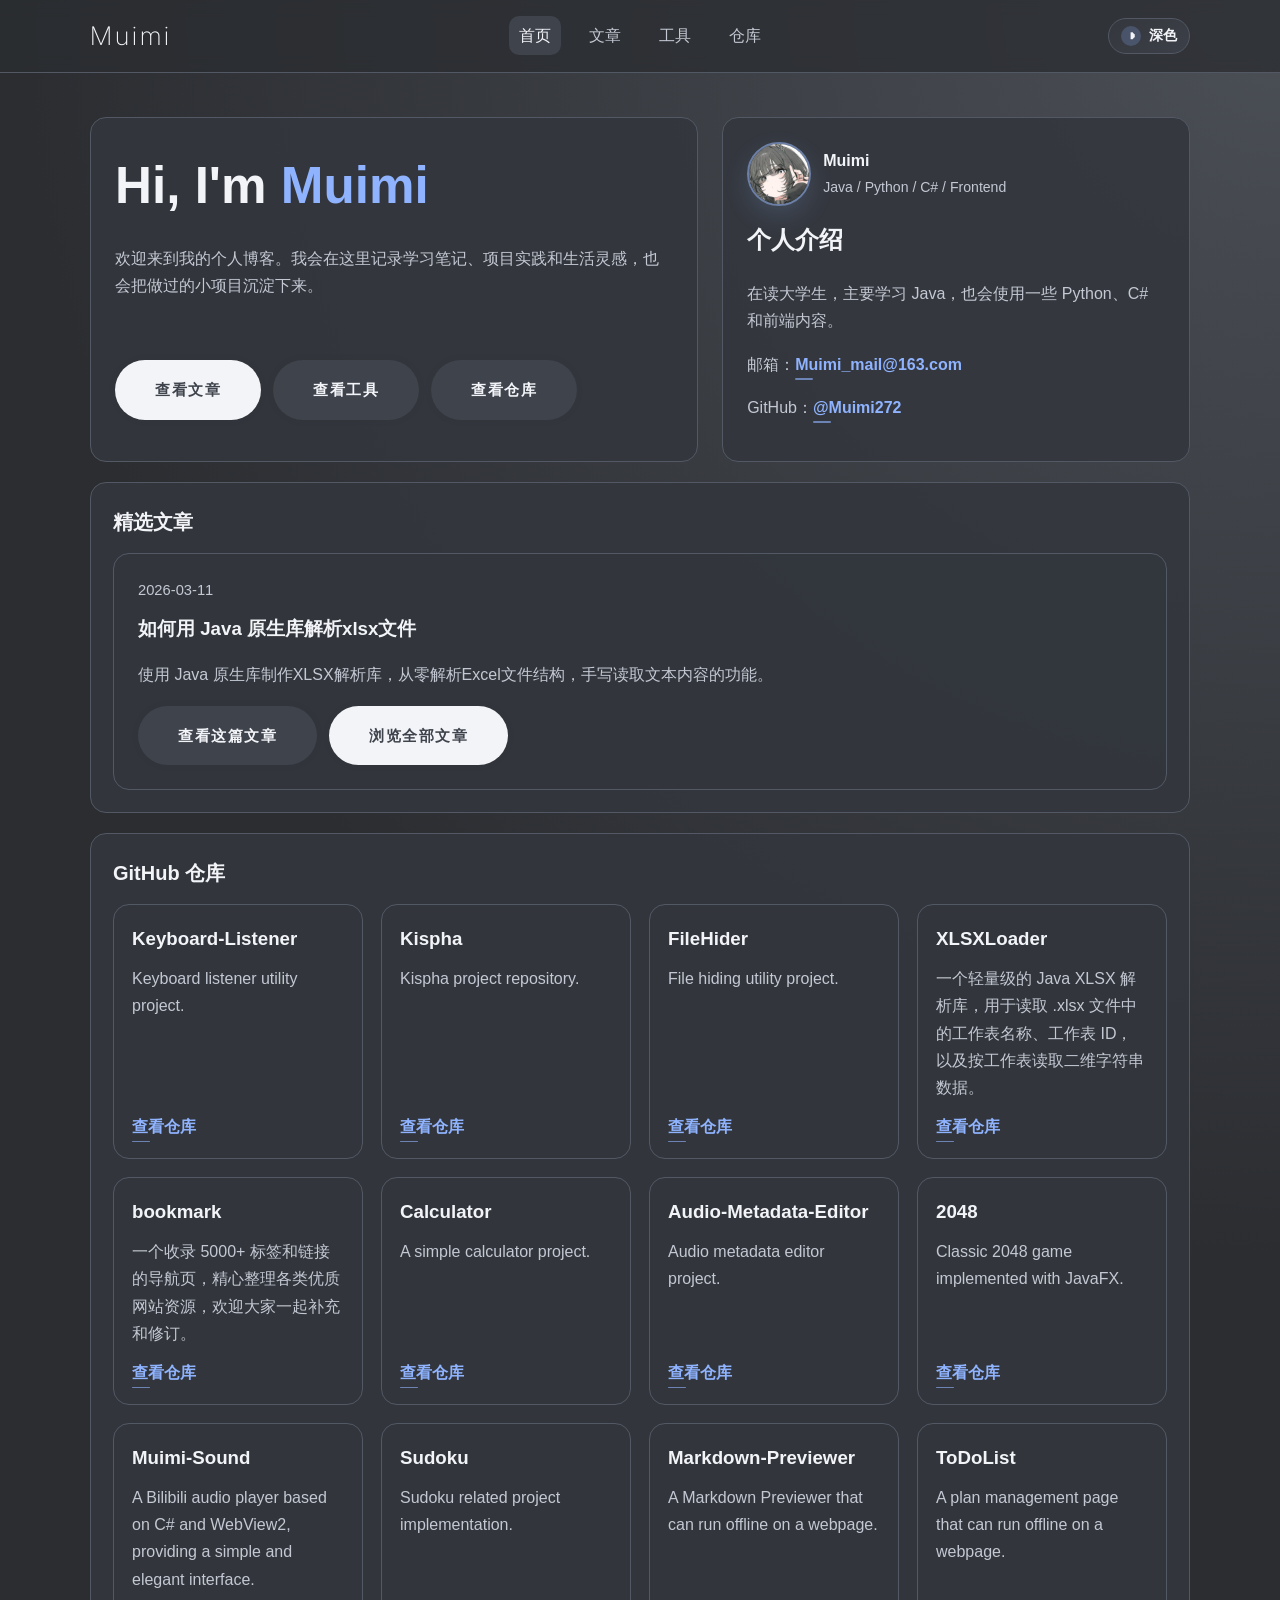
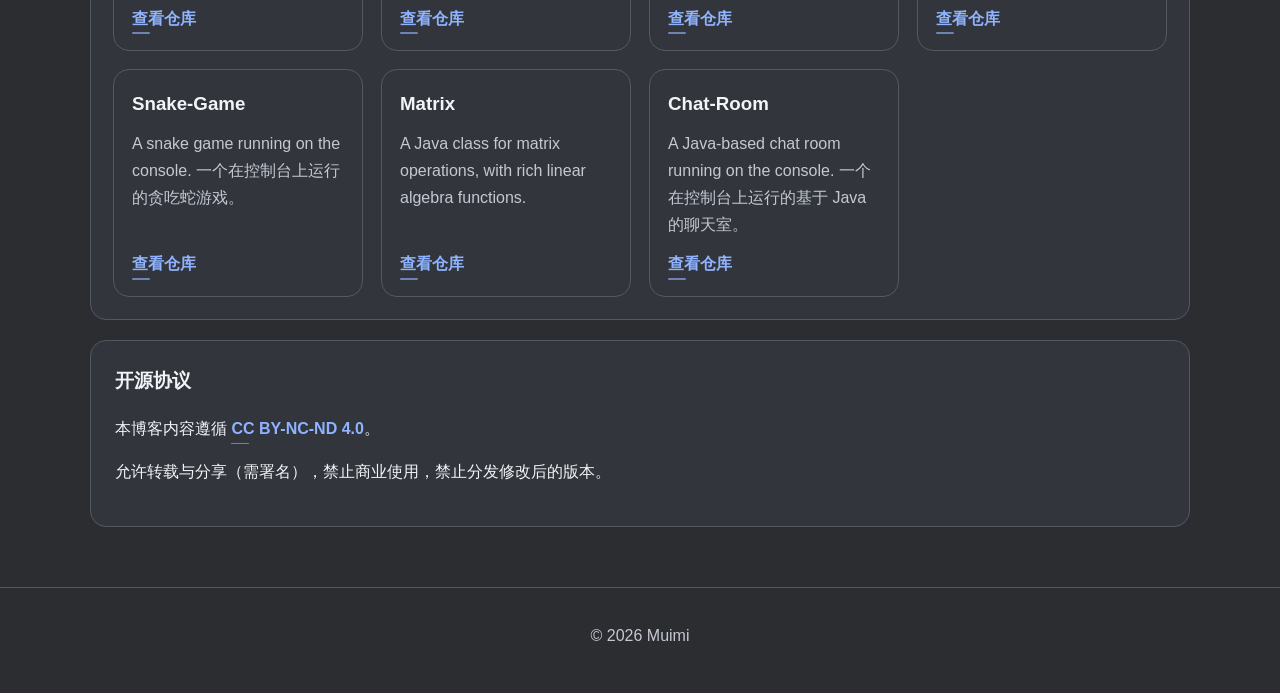
==== commit 604ebac0: "chore: migrate license to CC BY-NC-ND 4.0" ====
--- a/index.html
+++ b/index.html
@@ -107,8 +107,8 @@
 
     <section class="quick-add" style="margin-top: 20px;">
       <h3>开源协议</h3>
-      <p>本博客代码遵循 <a class="card-link" href="LICENSE" target="_blank" rel="noopener noreferrer">Muimi Personal Blog License 1.0</a>。</p>
-      <p>任何人可在非商业场景免费使用；商业使用时，衍生项目必须保持开源并保留原始署名。</p>
+      <p>本博客内容遵循 <a class="card-link" href="LICENSE" target="_blank" rel="noopener noreferrer">CC BY-NC-ND 4.0</a>。</p>
+      <p>允许转载与分享（需署名），禁止商业使用，禁止分发修改后的版本。</p>
     </section>
   </main>
 
--- a/assets/styles.css
+++ b/assets/styles.css
@@ -577,6 +577,42 @@
   font-size: 0.92rem;
 }
 
+.content-loader {
+  grid-column: 1 / -1;
+  display: flex;
+  flex-direction: column;
+  align-items: center;
+  justify-content: center;
+  gap: 12px;
+  min-height: 180px;
+  padding: 20px;
+  border: 1px dashed color-mix(in srgb, var(--line) 85%, transparent);
+  border-radius: 14px;
+  background: color-mix(in srgb, var(--surface) 92%, transparent);
+}
+
+.article-detail > .content-loader {
+  min-height: 260px;
+  padding: 10px;
+  border: 0;
+  background: transparent;
+}
+
+.content-loader-ring {
+  width: 34px;
+  height: 34px;
+  border-radius: 50%;
+  border: 3px solid color-mix(in srgb, var(--line) 80%, transparent);
+  border-top-color: var(--brand);
+  animation: contentLoaderSpin 0.9s linear infinite;
+}
+
+.content-loader p {
+  margin: 0;
+  color: var(--muted);
+  font-size: 0.95rem;
+}
+
 .grid {
   display: grid;
   grid-template-columns: repeat(auto-fit, minmax(260px, 1fr));
@@ -847,6 +883,16 @@
   }
 }
 
+@keyframes contentLoaderSpin {
+  from {
+    transform: rotate(0deg);
+  }
+
+  to {
+    transform: rotate(360deg);
+  }
+}
+
 @keyframes floatPulse {
   0%,
   100% {
@@ -903,7 +949,8 @@
   body.is-404 .page-404 .page-hero h1,
   body.is-404 .page-404 .page-hero h1::after,
   body.is-404 .silk-bg,
-  body.is-404 .glass-distortion-overlay {
+  body.is-404 .glass-distortion-overlay,
+  .content-loader-ring {
     animation: none !important;
   }
 }
